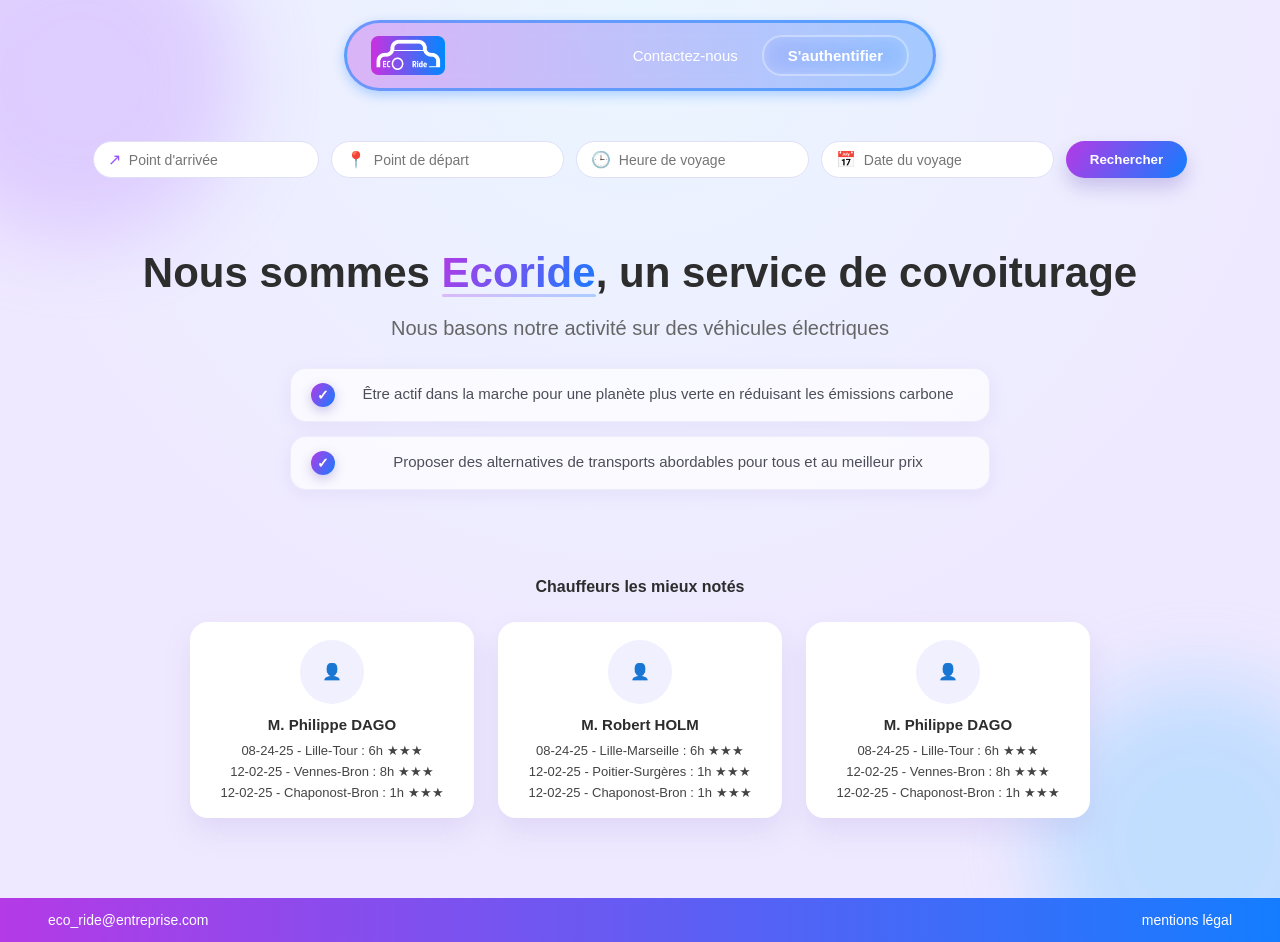
==== ECORIDE/index.html @ b9d6548e "version de developpement ECORIDE un eversion incomplète de notre application..." ====
<!DOCTYPE html>
<html lang="fr">
  <head>
    <meta charset="utf-8" />
    <meta name="viewport" content="width=device-width, initial-scale=1" />
    <title>EcoRide - Accueil</title>
    <link rel="stylesheet" href="style.css" />
  </head>
  <body class="page">
    <header class="top-bar">
      <div class="top-bar__content">
        <div class="logo">
          <img src="logo.png" alt="EcoRide" class="logo__img" />
        </div>
        <nav class="top-nav">
          <a class="top-nav__link" href="#">Contactez-nous</a>
          <a class="top-nav__button" href="conn.html">S'authentifier</a>
        </nav>
      </div>
    </header>

    <main class="content">
      <section class="search-panel">
        <div class="search-field">
          <span class="search-field__icon">↗</span>
          <input type="text" placeholder="Point d'arrivée" />
        </div>
        <div class="search-field">
          <span class="search-field__icon">📍</span>
          <input type="text" placeholder="Point de départ" />
        </div>
        <div class="search-field">
          <span class="search-field__icon">🕒</span>
          <input type="text" placeholder="Heure de voyage" />
        </div>
        <div class="search-field">
          <span class="search-field__icon">📅</span>
          <input type="text" placeholder="Date du voyage" />
        </div>
        <button class="search-button" type="button">Rechercher</button>
      </section>

      <section class="hero-title">
        <h1 class="hero-title__main">
          Nous sommes <span class="hero-title__highlight">Ecoride</span>, un service de covoiturage
        </h1>
        <p class="hero-title__subtitle">
          Nous basons notre activité sur des véhicules électriques
        </p>
        <div class="hero-title__objectives">
          <div class="hero-title__objective">
            <span class="hero-title__check">✓</span>
            <span>Être actif dans la marche pour une planète plus verte en réduisant les émissions carbone</span>
          </div>
          <div class="hero-title__objective">
            <span class="hero-title__check">✓</span>
            <span>Proposer des alternatives de transports abordables pour tous et au meilleur prix</span>
          </div>
        </div>
      </section>

      <section class="section-title">
        <span>Chauffeurs les mieux notés</span>
      </section>

      <section class="driver-grid">
        <article class="driver-card">
          <div class="driver-card__avatar">👤</div>
          <h3 class="driver-card__name">M. Philippe DAGO</h3>
          <ul class="driver-card__trips">
            <li>08-24-25 - Lille-Tour : 6h ★★★</li>
            <li>12-02-25 - Vennes-Bron : 8h ★★★</li>
            <li>12-02-25 - Chaponost-Bron : 1h ★★★</li>
          </ul>
        </article>
        <article class="driver-card">
          <div class="driver-card__avatar">👤</div>
          <h3 class="driver-card__name">M. Robert HOLM</h3>
          <ul class="driver-card__trips">
            <li>08-24-25 - Lille-Marseille : 6h ★★★</li>
            <li>12-02-25 - Poitier-Surgères : 1h ★★★</li>
            <li>12-02-25 - Chaponost-Bron : 1h ★★★</li>
          </ul>
        </article>
        <article class="driver-card">
          <div class="driver-card__avatar">👤</div>
          <h3 class="driver-card__name">M. Philippe DAGO</h3>
          <ul class="driver-card__trips">
            <li>08-24-25 - Lille-Tour : 6h ★★★</li>
            <li>12-02-25 - Vennes-Bron : 8h ★★★</li>
            <li>12-02-25 - Chaponost-Bron : 1h ★★★</li>
          </ul>
        </article>
      </section>
    </main>

    <footer class="footer">
      <span>eco_ride@entreprise.com</span>
      <a href="#" class="footer__link">mentions légal</a>
    </footer>
  </body>
</html>
---- ECORIDE/style.css ----
* {
  box-sizing: border-box;
  margin: 0;
  padding: 0;
}

body {
  font-family: "Segoe UI", Tahoma, Geneva, Verdana, sans-serif;
  color: #2d2d2d;
  background: radial-gradient(circle at top, #eaf6ff 0%, #efe9ff 60%);
  min-height: 100vh;
  position: relative;
  overflow-x: hidden;
}

body::before,
body::after {
  content: "";
  position: fixed;
  width: 320px;
  height: 320px;
  border-radius: 50%;
  filter: blur(40px);
  opacity: 0.45;
  z-index: -1;
  animation: floatGlow 10s ease-in-out infinite;
}

body::before {
  background: #caa8ff;
  top: -80px;
  left: -80px;
}

body::after {
  background: #8cd0ff;
  bottom: -100px;
  right: -80px;
  animation-delay: 3s;
}

a {
  color: inherit;
  text-decoration: none;
}

.page {
  display: flex;
  flex-direction: column;
  min-height: 100vh;
}

.page--center .content,
.page--center .auth {
  margin-top: 80px;
}

.top-bar {
  padding: 20px 48px;
  background: transparent;
  position: sticky;
  top: 0;
  z-index: 100;
}

.top-bar__content {
  display: flex;
  justify-content: space-between;
  align-items: center;
  padding: 12px 24px;
  width: 50%;
  margin: 0 auto;
  background: linear-gradient(
    90deg,
    rgba(180, 58, 230, 0.33),
    rgba(20, 125, 255, 0.33)
  );
  border: 3px solid rgba(20, 125, 255, 0.55);
  border-radius: 999px;
  box-shadow: 0 4px 12px rgba(20, 125, 255, 0.3);
  backdrop-filter: blur(10px);
}

.logo {
  display: flex;
  align-items: center;
  gap: 10px;
}

.logo__img {
  height: 40px;
  width: auto;
  object-fit: contain;
  display: block;
  filter: none;
}

.top-nav {
  display: flex;
  align-items: center;
  gap: 24px;
  font-size: 15px;
}

.top-nav__link {
  color: #ffffff;
  font-weight: 500;
  transition: opacity 0.2s ease;
  text-decoration: none;
}

.top-nav__link:hover {
  opacity: 0.8;
}

.top-nav__button {
  background: rgba(255, 255, 255, 0.18);
  color: #ffffff;
  padding: 10px 24px;
  border-radius: 20px;
  font-weight: 600;
  border: 2px solid rgba(255, 255, 255, 0.35);
  transition: all 0.25s ease;
  text-decoration: none;
  display: inline-block;
  backdrop-filter: blur(10px);
}

.top-nav__button:hover {
  background: rgba(255, 255, 255, 0.24);
  border-color: rgba(255, 255, 255, 0.55);
}

.content {
  flex: 1;
  padding: 30px 48px 80px;
}

.hero-title {
  text-align: center;
  margin-bottom: 48px;
  padding: 20px 20px 40px;
  animation: fadeInUp 0.8s ease-out;
}

.hero-title__main {
  font-size: clamp(28px, 5vw, 42px);
  font-weight: 700;
  margin-bottom: 16px;
  line-height: 1.3;
  color: #2d2d2d;
  animation: fadeInUp 0.8s ease-out 0.2s both;
}

.hero-title__highlight {
  background: linear-gradient(120deg, #b43ae6, #147dff);
  -webkit-background-clip: text;
  -webkit-text-fill-color: transparent;
  background-clip: text;
  position: relative;
  display: inline-block;
}

.hero-title__highlight::after {
  content: "";
  position: absolute;
  bottom: 4px;
  left: 0;
  right: 0;
  height: 3px;
  background: linear-gradient(120deg, #b43ae6, #147dff);
  border-radius: 2px;
  opacity: 0.3;
  animation: underlineExpand 0.6s ease-out 1s both;
}

.hero-title__subtitle {
  font-size: clamp(16px, 2.5vw, 20px);
  color: #666;
  margin-bottom: 28px;
  font-weight: 500;
  animation: fadeInUp 0.8s ease-out 0.4s both;
}

.hero-title__objectives {
  display: grid;
  gap: 14px;
  max-width: 700px;
  margin: 0 auto;
  animation: fadeInUp 0.8s ease-out 0.6s both;
}

.hero-title__objective {
  display: flex;
  align-items: flex-start;
  gap: 12px;
  background: rgba(255, 255, 255, 0.7);
  backdrop-filter: blur(10px);
  padding: 14px 20px;
  border-radius: 16px;
  box-shadow: 0 4px 16px rgba(143, 120, 203, 0.1);
  transition: transform 0.25s ease, box-shadow 0.25s ease;
  border: 1px solid rgba(223, 223, 246, 0.5);
}

.hero-title__objective:hover {
  transform: translateY(-2px);
  box-shadow: 0 8px 24px rgba(143, 120, 203, 0.18);
}

.hero-title__check {
  color: #fff;
  background: linear-gradient(120deg, #b43ae6, #147dff);
  width: 24px;
  height: 24px;
  border-radius: 50%;
  display: flex;
  align-items: center;
  justify-content: center;
  font-size: 14px;
  font-weight: 700;
  flex-shrink: 0;
  box-shadow: 0 4px 12px rgba(97, 71, 180, 0.3);
}

.hero-title__objective span:last-child {
  color: #4e4e5a;
  font-size: 15px;
  line-height: 1.5;
  flex: 1;
}

@keyframes fadeInUp {
  from {
    opacity: 0;
    transform: translateY(30px);
  }
  to {
    opacity: 1;
    transform: translateY(0);
  }
}

@keyframes underlineExpand {
  from {
    transform: scaleX(0);
    opacity: 0;
  }
  to {
    transform: scaleX(1);
    opacity: 0.3;
  }
}

.search-panel {
  display: flex;
  justify-content: center;
  flex-wrap: wrap;
  gap: 12px;
  margin-bottom: 48px;
}

.search-field {
  display: flex;
  align-items: center;
  gap: 8px;
  background: #fff;
  border: 1px solid #dfdff6;
  padding: 8px 14px;
  border-radius: 30px;
  min-width: 180px;
  transition: transform 0.2s ease, box-shadow 0.2s ease;
  position: relative;
}

.search-field--autocomplete {
  position: relative;
  z-index: 1;
}

.search-field--autocomplete:focus-within {
  z-index: 10;
}

.search-field--autocomplete .search-field__icon {
  flex-shrink: 0;
}

.search-field:focus-within {
  transform: translateY(-2px);
  box-shadow: 0 10px 22px rgba(140, 92, 255, 0.16);
}

.search-field input {
  border: none;
  outline: none;
  width: 100%;
  font-size: 14px;
  background: transparent;
  position: relative;
  z-index: 1;
}

.autocomplete-list {
  position: absolute;
  top: calc(100% + 4px);
  left: 0;
  right: 0;
  background: #fff;
  border: 1px solid #dfdff6;
  border-radius: 12px;
  max-height: 200px;
  overflow-y: auto;
  overflow-x: hidden;
  list-style: none;
  padding: 4px 0;
  box-shadow: 0 8px 24px rgba(143, 120, 203, 0.15);
  z-index: 1000;
  display: none;
  animation: fadeInDown 0.2s ease-out;
  margin: 0;
}

.autocomplete-list.is-visible {
  display: block;
}

.autocomplete-item {
  padding: 10px 16px;
  cursor: pointer;
  font-size: 14px;
  color: #4e4e5a;
  transition: background-color 0.2s ease;
}

.autocomplete-item:hover,
.autocomplete-item.is-selected {
  background: linear-gradient(120deg, rgba(180, 58, 230, 0.1), rgba(20, 125, 255, 0.1));
  color: #9652ff;
}

.autocomplete-list::-webkit-scrollbar {
  width: 6px;
}

.autocomplete-list::-webkit-scrollbar-track {
  background: #f1f1f1;
  border-radius: 10px;
}

.autocomplete-list::-webkit-scrollbar-thumb {
  background: #9652ff;
  border-radius: 10px;
}

.autocomplete-list::-webkit-scrollbar-thumb:hover {
  background: #7a3fd4;
}

@keyframes fadeInDown {
  from {
    opacity: 0;
    transform: translateY(-8px);
  }
  to {
    opacity: 1;
    transform: translateY(0);
  }
}

.search-field__icon {
  color: #9652ff;
  font-size: 16px;
}

.search-button {
  background: linear-gradient(120deg, #b43ae6, #147dff);
  color: #fff;
  border: none;
  padding: 10px 24px;
  border-radius: 26px;
  font-weight: 600;
  cursor: pointer;
  box-shadow: 0 10px 18px rgba(97, 71, 180, 0.25);
  transition: transform 0.2s ease, box-shadow 0.2s ease;
}

.search-button:hover {
  transform: translateY(-2px);
  box-shadow: 0 14px 24px rgba(97, 71, 180, 0.32);
}

.intro-card {
  background: #ffffff;
  border-radius: 22px;
  padding: 24px 30px;
  max-width: 520px;
  margin: 0 auto 28px;
  box-shadow: 0 16px 30px rgba(143, 120, 203, 0.12);
  text-align: center;
  line-height: 1.5;
  font-size: 14px;
  transition: transform 0.25s ease, box-shadow 0.25s ease;
}

.intro-card:hover {
  transform: translateY(-3px);
  box-shadow: 0 20px 36px rgba(143, 120, 203, 0.2);
}

.intro-card__list {
  margin-top: 12px;
}

.section-title {
  display: flex;
  justify-content: center;
  margin-bottom: 26px;
  font-weight: 600;
}

.driver-grid {
  display: grid;
  grid-template-columns: repeat(auto-fit, minmax(220px, 1fr));
  gap: 24px;
  max-width: 900px;
  margin: 0 auto;
}

.driver-card {
  background: #fff;
  border-radius: 18px;
  padding: 18px;
  box-shadow: 0 14px 28px rgba(143, 120, 203, 0.15);
  text-align: center;
  transition: transform 0.25s ease, box-shadow 0.25s ease;
}

.driver-card:hover {
  transform: translateY(-4px);
  box-shadow: 0 20px 36px rgba(143, 120, 203, 0.22);
}

.driver-card__avatar {
  width: 64px;
  height: 64px;
  margin: 0 auto 12px;
  border-radius: 50%;
  background: #f0f0ff;
  display: flex;
  align-items: center;
  justify-content: center;
}

.driver-card__name {
  font-size: 15px;
  margin-bottom: 10px;
}

.driver-card__trips {
  list-style: none;
  font-size: 13px;
  color: #444;
  display: grid;
  gap: 6px;
}

.driver-card__route {
  display: flex;
  align-items: center;
  justify-content: center;
  gap: 8px;
  margin: 12px 0;
  font-size: 14px;
  font-weight: 500;
}

.driver-card__route-from,
.driver-card__route-to {
  color: #4e4e5a;
}

.driver-card__route-arrow {
  color: #9652ff;
  font-size: 18px;
}

.driver-card__details {
  display: flex;
  flex-wrap: wrap;
  gap: 12px;
  justify-content: center;
  margin: 12px 0;
  font-size: 13px;
  color: #666;
}

.driver-card__rating {
  color: #ffa500;
  font-size: 16px;
  margin: 8px 0;
}

.driver-card__button {
  width: 100%;
  background: linear-gradient(120deg, #b43ae6, #147dff);
  color: #fff;
  border: none;
  border-radius: 12px;
  padding: 10px 16px;
  font-weight: 600;
  cursor: pointer;
  margin-top: 12px;
  transition: transform 0.2s ease, box-shadow 0.2s ease;
}

.driver-card__button:hover {
  transform: translateY(-2px);
  box-shadow: 0 8px 16px rgba(97, 71, 180, 0.3);
}

.driver-card__status {
  font-size: 13px;
  color: #4e4e5a;
  margin-top: 8px;
}

.driver-card__header {
  margin-bottom: 12px;
}

.driver-card__passengers {
  margin: 12px 0;
  text-align: left;
  font-size: 13px;
}

.driver-card__passengers strong {
  color: #4e4e5a;
  display: block;
  margin-bottom: 6px;
}

.driver-card__passengers-list {
  list-style: none;
  padding: 0;
  margin: 0;
  display: grid;
  gap: 4px;
}

.chauffeur-header {
  text-align: center;
  margin-bottom: 32px;
  padding: 20px 0;
}

.chauffeur-header__title {
  font-size: 32px;
  font-weight: 700;
  background: linear-gradient(120deg, #b43ae6, #147dff);
  -webkit-background-clip: text;
  -webkit-text-fill-color: transparent;
  background-clip: text;
  margin-bottom: 8px;
}

.chauffeur-header__subtitle {
  font-size: 16px;
  color: #666;
}

.chauffeur-stats {
  display: grid;
  grid-template-columns: repeat(auto-fit, minmax(200px, 1fr));
  gap: 20px;
  margin-bottom: 40px;
}

.chauffeur-stat-card {
  background: #fff;
  border-radius: 18px;
  padding: 24px;
  box-shadow: 0 8px 20px rgba(143, 120, 203, 0.12);
  text-align: center;
  transition: transform 0.25s ease, box-shadow 0.25s ease;
}

.chauffeur-stat-card:hover {
  transform: translateY(-4px);
  box-shadow: 0 12px 28px rgba(143, 120, 203, 0.2);
}

.chauffeur-stat-card__icon {
  font-size: 32px;
  margin-bottom: 12px;
}

.chauffeur-stat-card__value {
  font-size: 28px;
  font-weight: 700;
  color: #2d2d2d;
  margin-bottom: 6px;
}

.chauffeur-stat-card__label {
  font-size: 13px;
  color: #666;
}

.chauffeur-form-card {
  background: #fff;
  border-radius: 24px;
  padding: 32px;
  box-shadow: 0 16px 40px rgba(143, 120, 203, 0.15);
  margin-bottom: 40px;
}

.chauffeur-form {
  display: grid;
  gap: 20px;
}

.chauffeur-form__row {
  display: grid;
  grid-template-columns: repeat(auto-fit, minmax(200px, 1fr));
  gap: 16px;
}

.chauffeur-form__group {
  display: grid;
  gap: 8px;
}

.chauffeur-form__label {
  font-size: 14px;
  font-weight: 600;
  color: #4e4e5a;
}

.chauffeur-form__input {
  border: 2px solid #e8e8f0;
  background: #fafafa;
  border-radius: 12px;
  padding: 12px 16px;
  font-size: 14px;
  color: #2d2d2d;
  transition: all 0.3s ease;
  outline: none;
  font-family: inherit;
}

.chauffeur-form__input:focus {
  border-color: #9652ff;
  background: #fff;
  box-shadow: 0 0 0 4px rgba(150, 82, 255, 0.1);
}

.chauffeur-form__submit {
  background: linear-gradient(120deg, #b43ae6, #147dff);
  color: #fff;
  border: none;
  border-radius: 16px;
  padding: 16px 32px;
  font-size: 16px;
  font-weight: 600;
  cursor: pointer;
  box-shadow: 0 8px 20px rgba(97, 71, 180, 0.3);
  transition: all 0.3s ease;
  margin-top: 8px;
}

.chauffeur-form__submit:hover {
  transform: translateY(-2px);
  box-shadow: 0 12px 28px rgba(97, 71, 180, 0.4);
}

/* Experience Bar Top */
/* Navigation Bar */
.nav-bar {
  display: flex;
  align-items: center;
  gap: 0;
  padding: 12px 24px;
  margin: 20px 48px;
  background: linear-gradient(90deg, #b43ae6, #147dff);
  border: 3px solid #147dff;
  border-radius: 16px;
  box-shadow: 0 4px 12px rgba(20, 125, 255, 0.3);
}

.nav-bar__item {
  display: flex;
  align-items: center;
  gap: 12px;
  padding: 8px 16px;
  color: #2d2d2d;
  font-weight: 500;
  font-size: 15px;
  cursor: pointer;
  transition: opacity 0.2s ease;
}

.nav-bar__item--active {
  color: #2d2d2d;
}

.nav-bar__item:not(.nav-bar__item--active) {
  opacity: 0.7;
}

.nav-bar__item:not(.nav-bar__item--active):hover {
  opacity: 1;
}

.nav-bar__icon-wrapper {
  width: 36px;
  height: 36px;
  background: linear-gradient(90deg, #b43ae6, #147dff);
  border-radius: 8px;
  display: flex;
  align-items: center;
  justify-content: center;
  flex-shrink: 0;
}

.nav-bar__icon {
  font-size: 20px;
  filter: brightness(0) invert(1);
}

.nav-bar__text {
  white-space: nowrap;
}

.nav-bar__separator {
  width: 2px;
  height: 24px;
  background: #2d2d2d;
  margin: 0 8px;
  flex-shrink: 0;
}

.nav-bar__profile {
  margin-left: auto;
  display: flex;
  align-items: center;
}

.nav-bar__profile-img {
  width: 40px;
  height: 40px;
  border-radius: 50%;
  border: 2px solid rgba(255, 255, 255, 0.3);
  object-fit: cover;
}

.experience-bar-top {
  display: flex;
  align-items: center;
  gap: 16px;
  padding: 12px 48px;
  background: #fff;
  border-bottom: 1px solid #e8e8f0;
  box-shadow: 0 2px 8px rgba(0, 0, 0, 0.05);
  max-width: 15%;
  margin: 0 auto;
}

.experience-bar-top__level {
  display: flex;
  align-items: center;
  gap: 8px;
  flex-shrink: 0;
}

.experience-bar-top__label {
  font-size: 14px;
  font-weight: 600;
  color: #4e4e5a;
}

.experience-bar-top__value {
  font-size: 18px;
  font-weight: 700;
  color: #2d2d2d;
  background: linear-gradient(120deg, #b43ae6, #147dff);
  -webkit-background-clip: text;
  -webkit-text-fill-color: transparent;
  background-clip: text;
}

.experience-bar-top__container {
  flex: 1;
  height: 20px;
  background: #e8e8f0;
  border-radius: 10px;
  overflow: hidden;
  position: relative;
  box-shadow: inset 0 2px 4px rgba(0, 0, 0, 0.1);
  min-width: 0;
}

.experience-bar-top__fill {
  height: 100%;
  background: linear-gradient(90deg, #4caf50, #8bc34a);
  border-radius: 10px;
  width: 0%;
  transition: width 0.6s ease;
  box-shadow: 0 2px 8px rgba(76, 175, 80, 0.4);
  position: relative;
  overflow: hidden;
}

.experience-bar-top__fill::after {
  content: "";
  position: absolute;
  top: 0;
  left: 0;
  right: 0;
  bottom: 0;
  background: linear-gradient(
    90deg,
    transparent,
    rgba(255, 255, 255, 0.3),
    transparent
  );
  animation: shimmer 2s infinite;
}

@keyframes shimmer {
  0% {
    transform: translateX(-100%);
  }
  100% {
    transform: translateX(100%);
  }
}

.auth {
  flex: 1;
  display: flex;
  flex-direction: column;
  align-items: center;
  gap: 22px;
  padding: 60px 20px 120px;
}

.auth__logo {
  display: flex;
  align-items: center;
  justify-content: center;
  margin-bottom: 24px;
}

.auth__logo-img {
  height: 60px;
  width: auto;
  object-fit: contain;
  display: block;
}

.auth__choices {
  display: grid;
  gap: 18px;
  width: 100%;
  justify-items: center;
  max-height: 200px;
  opacity: 1;
  transform: translateY(0);
  transition: opacity 0.4s ease, transform 0.4s ease, max-height 0.4s ease;
  overflow: hidden;
}

.auth.is-chauffeur .auth__choices {
  opacity: 0;
  transform: translateY(-12px);
  max-height: 0;
  pointer-events: none;
}

.auth__choice {
  width: min(460px, 90%);
  background: #f2f2f6;
  border-radius: 30px;
  padding: 16px 24px;
  display: flex;
  align-items: center;
  gap: 16px;
  box-shadow: inset 0 0 0 1px rgba(199, 190, 230, 0.5);
  font-weight: 500;
  cursor: pointer;
  transition: transform 0.2s ease, box-shadow 0.2s ease;
}

.auth__choice:hover {
  transform: translateY(-2px);
  box-shadow: 0 10px 20px rgba(140, 92, 255, 0.16);
}

.auth__icon {
  width: 42px;
  height: 42px;
  border-radius: 50%;
  background: #fff;
  display: inline-flex;
  align-items: center;
  justify-content: center;
  color: #9652ff;
  font-size: 18px;
}

.passager {
  width: min(520px, 90%);
  display: grid;
  gap: 20px;
  justify-items: center;
  animation: fadeInUp 0.5s ease-out;
}

.google-button {
  width: 100%;
  background: #ffffff;
  border: 1px solid #dfdff6;
  border-radius: 999px;
  padding: 14px 20px;
  font-weight: 600;
  color: #4e4e5a;
  cursor: pointer;
  box-shadow: 0 10px 20px rgba(143, 120, 203, 0.12);
  transition: transform 0.2s ease, box-shadow 0.2s ease;
  display: flex;
  align-items: center;
  justify-content: center;
  gap: 10px;
  font-size: 15px;
}

.google-button:hover {
  transform: translateY(-2px);
  box-shadow: 0 14px 26px rgba(143, 120, 203, 0.2);
}

.passager__form {
  width: 100%;
  background: #ffffff;
  border-radius: 24px;
  padding: 32px 28px;
  box-shadow: 0 16px 40px rgba(143, 120, 203, 0.15);
  display: grid;
  gap: 20px;
  border: 1px solid rgba(223, 223, 246, 0.5);
  animation: fadeInUp 0.6s ease-out 0.2s both;
}

.passager__form-group {
  display: grid;
  gap: 8px;
}

.passager__label {
  display: flex;
  align-items: center;
  gap: 8px;
  font-size: 14px;
  font-weight: 600;
  color: #4e4e5a;
  margin-bottom: 4px;
}

.passager__icon {
  font-size: 16px;
  display: flex;
  align-items: center;
  justify-content: center;
  width: 24px;
  height: 24px;
}

.passager__input {
  width: 100%;
  border: 2px solid #e8e8f0;
  background: #fafafa;
  border-radius: 16px;
  padding: 14px 18px;
  font-size: 15px;
  color: #2d2d2d;
  transition: all 0.3s ease;
  outline: none;
  font-family: inherit;
}

.passager__input::placeholder {
  color: #999;
}

.passager__input:focus {
  border-color: #9652ff;
  background: #fff;
  box-shadow: 0 0 0 4px rgba(150, 82, 255, 0.1);
  transform: translateY(-1px);
}

.passager__input:hover:not(:focus) {
  border-color: #d6c8f5;
  background: #f5f5f5;
}

.passager__submit {
  width: 100%;
  background: linear-gradient(120deg, #b43ae6, #147dff);
  color: #fff;
  border: none;
  border-radius: 16px;
  padding: 16px 24px;
  font-size: 16px;
  font-weight: 600;
  cursor: pointer;
  box-shadow: 0 8px 20px rgba(97, 71, 180, 0.3);
  transition: all 0.3s ease;
  margin-top: 8px;
}

.passager__submit:hover {
  transform: translateY(-2px);
  box-shadow: 0 12px 28px rgba(97, 71, 180, 0.4);
}

.passager__submit:active {
  transform: translateY(0);
  box-shadow: 0 4px 12px rgba(97, 71, 180, 0.3);
}

.process {
  width: min(920px, 100%);
  margin-top: 30px;
  display: grid;
  gap: 26px;
}

.is-hidden {
  display: none;
}

/* Admin (gest.html) */
.admin-card {
  max-width: 920px;
  margin: 0 auto 24px;
  background: rgba(255, 255, 255, 0.7);
  backdrop-filter: blur(10px);
  border: 1px solid rgba(223, 223, 246, 0.55);
  border-radius: 24px;
  box-shadow: 0 18px 34px rgba(143, 120, 203, 0.15);
  padding: 28px;
}

.admin-title {
  font-size: 28px;
  font-weight: 700;
  margin-bottom: 6px;
}

.admin-subtitle {
  color: #666;
  line-height: 1.5;
  margin-bottom: 18px;
}

.admin-auth {
  display: grid;
  gap: 10px;
  max-width: 520px;
}

.admin-label {
  font-weight: 600;
  color: #4e4e5a;
}

.admin-input {
  border: 2px solid #e8e8f0;
  background: #fff;
  border-radius: 14px;
  padding: 12px 14px;
  font-size: 15px;
  outline: none;
  transition: box-shadow 0.2s ease, border-color 0.2s ease;
}

.admin-input:focus {
  border-color: #9652ff;
  box-shadow: 0 0 0 4px rgba(150, 82, 255, 0.12);
}

.admin-actions {
  display: flex;
  justify-content: flex-start;
  margin-top: 6px;
}

.admin-button {
  background: linear-gradient(120deg, #b43ae6, #147dff);
  color: #fff;
  border: none;
  border-radius: 12px;
  padding: 12px 18px;
  font-weight: 700;
  cursor: pointer;
  box-shadow: 0 10px 20px rgba(97, 71, 180, 0.25);
  transition: transform 0.2s ease, box-shadow 0.2s ease;
}

.admin-button:hover {
  transform: translateY(-2px);
  box-shadow: 0 14px 26px rgba(97, 71, 180, 0.35);
}

.admin-button--ghost {
  background: rgba(255, 255, 255, 0.18);
  border: 2px solid rgba(255, 255, 255, 0.35);
  color: #fff;
  box-shadow: none;
  backdrop-filter: blur(10px);
}

.admin-error {
  color: #c62828;
  font-weight: 600;
}

.admin {
  max-width: 1200px;
  margin: 0 auto;
  display: grid;
  gap: 16px;
}

.admin-header {
  display: flex;
  align-items: center;
  justify-content: space-between;
  gap: 12px;
  flex-wrap: wrap;
}

.admin-section-title {
  font-size: 20px;
  font-weight: 800;
}

.admin-header__actions {
  display: flex;
  gap: 10px;
  flex-wrap: wrap;
}

.admin-import {
  display: flex;
  align-items: center;
  justify-content: space-between;
  gap: 12px;
  background: rgba(255, 255, 255, 0.7);
  backdrop-filter: blur(10px);
  border: 1px solid rgba(223, 223, 246, 0.55);
  border-radius: 18px;
  padding: 14px 16px;
}

.admin-import__title {
  font-weight: 800;
}

.admin-import__hint {
  color: #666;
  font-size: 13px;
}

.admin-file {
  width: 320px;
  max-width: 100%;
}

.admin-grid {
  display: grid;
  grid-template-columns: 1fr;
  gap: 18px;
}

.admin-list {
  background: rgba(255, 255, 255, 0.75);
  backdrop-filter: blur(10px);
  border: 1px solid rgba(223, 223, 246, 0.55);
  border-radius: 18px;
  padding: 14px;
  box-shadow: 0 12px 26px rgba(143, 120, 203, 0.14);
}

.admin-list__header {
  display: flex;
  align-items: center;
  justify-content: space-between;
  gap: 12px;
  padding: 6px 8px 12px;
}

.admin-badge {
  background: rgba(150, 82, 255, 0.12);
  color: #6d3cff;
  border: 1px solid rgba(150, 82, 255, 0.25);
  border-radius: 999px;
  padding: 4px 10px;
  font-weight: 800;
}

.admin-table-wrap {
  overflow: auto;
  border-radius: 12px;
  border: 1px solid rgba(223, 223, 246, 0.7);
  background: #fff;
}

.admin-table {
  width: 100%;
  border-collapse: collapse;
  min-width: 780px;
}

.admin-table th,
.admin-table td {
  padding: 10px 12px;
  border-bottom: 1px solid #f0f0ff;
  text-align: left;
  font-size: 13px;
  color: #2d2d2d;
}

.admin-table th {
  position: sticky;
  top: 0;
  background: #fbfbff;
  z-index: 1;
  font-size: 12px;
  text-transform: uppercase;
  letter-spacing: 0.6px;
  color: #666;
}

.admin-code {
  background: rgba(150, 82, 255, 0.09);
  border: 1px solid rgba(150, 82, 255, 0.2);
  border-radius: 8px;
  padding: 2px 8px;
  font-family: ui-monospace, SFMono-Regular, Menlo, Monaco, Consolas, "Liberation Mono",
    "Courier New", monospace;
  font-size: 12px;
}

.process__steps {
  display: grid;
  grid-template-columns: repeat(3, minmax(0, 1fr));
  gap: 16px;
  position: relative;
  text-align: center;
}

.process__steps::before {
  content: "";
  position: absolute;
  left: 10%;
  right: 10%;
  top: 26px;
  height: 3px;
  background: #e3ddf6;
  z-index: 0;
}

.step {
  display: grid;
  gap: 8px;
  justify-items: center;
  z-index: 1;
  color: #8b8b99;
  font-size: 12px;
}

.step__icon {
  width: 46px;
  height: 46px;
  border-radius: 50%;
  background: #fff;
  border: 2px solid #d6c8f5;
  display: grid;
  place-items: center;
  font-size: 18px;
}

.step.is-active {
  color: #5a5a6d;
  font-weight: 600;
}

.step.is-active .step__icon {
  border-color: #8d5cff;
  color: #8d5cff;
}

.step.is-complete .step__icon {
  background: #8d5cff;
  color: #fff;
  border-color: #8d5cff;
}

.process__banner {
  width: min(560px, 90%);
  margin: 0 auto;
  background: linear-gradient(120deg, #b43ae6, #147dff);
  color: #fff;
  border-radius: 999px;
  padding: 16px 28px;
  display: flex;
  align-items: center;
  gap: 16px;
  justify-content: center;
  font-weight: 600;
  box-shadow: 0 12px 24px rgba(97, 71, 180, 0.22);
}

.process__banner-icon {
  width: 40px;
  height: 40px;
  border-radius: 50%;
  border: 2px solid rgba(255, 255, 255, 0.8);
  display: grid;
  place-items: center;
}

.process__card-wrapper {
  position: relative;
  min-height: 450px;
}

.process__card {
  background: #fff;
  border-radius: 28px;
  padding: 28px;
  box-shadow: 0 18px 34px rgba(143, 120, 203, 0.15);
  display: grid;
  grid-template-columns: repeat(2, minmax(0, 1fr));
  gap: 20px;
  align-items: start;
  transition: transform 0.4s ease, box-shadow 0.25s ease, opacity 0.4s ease, visibility 0.4s ease;
  opacity: 1;
  visibility: visible;
  position: absolute;
  top: 0;
  left: 0;
  right: 0;
  width: 100%;
}

.process__card.is-hidden {
  opacity: 0;
  visibility: hidden;
  pointer-events: none;
  transform: translateY(20px);
}

.process__card:not(.is-hidden):hover {
  transform: translateY(-3px);
  box-shadow: 0 22px 40px rgba(143, 120, 203, 0.22);
}

.process__inputs,
.process__uploads {
  display: grid;
  gap: 14px;
}

.process__inputs input {
  border: none;
  background: #f1f1f1;
  border-radius: 999px;
  padding: 12px 18px;
  font-size: 13px;
  color: #555;
}

.upload-field {
  width: 100%;
  border: none;
  background: #f1f1f1;
  border-radius: 16px;
  padding: 12px 16px;
  font-size: 12px;
  color: #777;
  display: flex;
  align-items: center;
  gap: 12px;
  justify-content: flex-start;
  cursor: pointer;
  position: relative;
  transition: transform 0.2s ease, box-shadow 0.2s ease;
}

.upload-field:hover {
  transform: translateY(-2px);
  box-shadow: 0 10px 18px rgba(140, 92, 255, 0.14);
}

.upload-field__text {
  white-space: nowrap;
  overflow: hidden;
  text-overflow: ellipsis;
}

.upload-field.is-filled {
  color: #4e4e5a;
}

.upload-field__icon {
  width: 34px;
  height: 34px;
  border-radius: 10px;
  background: #fff;
  display: grid;
  place-items: center;
  font-size: 16px;
  color: #7b7b8f;
}

.upload-field__input {
  position: absolute;
  inset: 0;
  opacity: 0;
  cursor: pointer;
}

.process__message {
  grid-column: span 2;
  text-align: center;
  padding: 40px 20px;
}

.process__message-text {
  font-size: 16px;
  line-height: 1.7;
  color: #4e4e5a;
  max-width: 600px;
  margin: 0 auto;
}

.process__actions {
  grid-column: span 2;
  display: flex;
  justify-content: flex-end;
}

.next-button {
  border: none;
  background: #fff;
  border-radius: 999px;
  padding: 10px 22px;
  box-shadow: inset 0 0 0 1px #9e7dff;
  color: #4e4e5a;
  font-weight: 600;
  cursor: pointer;
  transition: transform 0.2s ease, box-shadow 0.2s ease;
}

.next-button:hover {
  transform: translateY(-2px);
  box-shadow: 0 12px 20px rgba(140, 92, 255, 0.18);
}

@keyframes floatGlow {
  0%,
  100% {
    transform: translateY(0) translateX(0);
  }
  50% {
    transform: translateY(18px) translateX(12px);
  }
}

.footer {
  background: linear-gradient(90deg, #b43ae6, #147dff);
  color: #fff;
  padding: 14px 48px;
  display: flex;
  justify-content: space-between;
  align-items: center;
  font-size: 14px;
}

.footer__link {
  color: #fff;
}

@media (max-width: 720px) {
  .top-bar {
    flex-direction: column;
    gap: 14px;
  }

  .top-bar__content {
    width: 100%;
  }

  .footer {
    flex-direction: column;
    gap: 8px;
  }

  .search-panel {
    flex-direction: column;
    align-items: stretch;
  }

  .process__steps {
    grid-template-columns: 1fr;
  }

  .process__steps::before {
    display: none;
  }

  .process__card {
    grid-template-columns: 1fr;
  }

  .process__actions {
    grid-column: span 1;
  }
}

/* Modal Styles */
.modal-overlay {
  position: fixed;
  top: 0;
  left: 0;
  right: 0;
  bottom: 0;
  background: rgba(0, 0, 0, 0.6);
  display: flex;
  align-items: center;
  justify-content: center;
  z-index: 10000;
  opacity: 0;
  visibility: hidden;
  transition: opacity 0.3s ease, visibility 0.3s ease;
  backdrop-filter: blur(4px);
}

.modal-overlay.is-visible {
  opacity: 1;
  visibility: visible;
}

.modal-content {
  background: #fff;
  border-radius: 24px;
  max-width: 500px;
  width: 90%;
  max-height: 90vh;
  overflow-y: auto;
  box-shadow: 0 20px 60px rgba(0, 0, 0, 0.3);
  transform: scale(0.9) translateY(20px);
  transition: transform 0.3s ease;
  animation: modalAppear 0.3s ease-out;
}

.modal-overlay.is-visible .modal-content {
  transform: scale(1) translateY(0);
}

.modal-header {
  display: flex;
  justify-content: space-between;
  align-items: center;
  padding: 24px 28px;
  border-bottom: 1px solid #e8e8f0;
}

.modal-title {
  font-size: 24px;
  font-weight: 700;
  color: #2d2d2d;
  margin: 0;
  background: linear-gradient(120deg, #b43ae6, #147dff);
  -webkit-background-clip: text;
  -webkit-text-fill-color: transparent;
  background-clip: text;
}

.modal-close {
  background: none;
  border: none;
  font-size: 32px;
  color: #999;
  cursor: pointer;
  line-height: 1;
  padding: 0;
  width: 32px;
  height: 32px;
  display: flex;
  align-items: center;
  justify-content: center;
  border-radius: 50%;
  transition: all 0.2s ease;
}

.modal-close:hover {
  background: #f1f1f1;
  color: #666;
}

.modal-body {
  padding: 28px;
}

.modal-message {
  font-size: 16px;
  color: #4e4e5a;
  line-height: 1.6;
  margin-bottom: 24px;
}

.modal-key-display {
  background: linear-gradient(120deg, rgba(180, 58, 230, 0.1), rgba(20, 125, 255, 0.1));
  border-radius: 16px;
  padding: 20px;
  text-align: center;
  border: 2px solid rgba(180, 58, 230, 0.2);
}

.modal-key-display strong {
  display: block;
  margin-bottom: 12px;
  color: #4e4e5a;
  font-size: 14px;
}

.modal-key {
  font-size: 28px;
  font-weight: 700;
  font-family: "Courier New", monospace;
  color: #9652ff;
  letter-spacing: 4px;
  margin: 16px 0;
  padding: 12px;
  background: #fff;
  border-radius: 8px;
  border: 2px dashed #9652ff;
}

.modal-key-display small {
  display: block;
  color: #666;
  font-size: 12px;
  margin-top: 12px;
}

.modal-footer {
  padding: 20px 28px;
  border-top: 1px solid #e8e8f0;
  display: flex;
  justify-content: flex-end;
}

.modal-button {
  background: linear-gradient(120deg, #b43ae6, #147dff);
  color: #fff;
  border: none;
  border-radius: 12px;
  padding: 12px 32px;
  font-size: 16px;
  font-weight: 600;
  cursor: pointer;
  box-shadow: 0 8px 20px rgba(97, 71, 180, 0.3);
  transition: all 0.3s ease;
}

.modal-button:hover {
  transform: translateY(-2px);
  box-shadow: 0 12px 28px rgba(97, 71, 180, 0.4);
}

.modal-button:active {
  transform: translateY(0);
}

@keyframes modalAppear {
  from {
    opacity: 0;
    transform: scale(0.9) translateY(20px);
  }
  to {
    opacity: 1;
    transform: scale(1) translateY(0);
  }
}
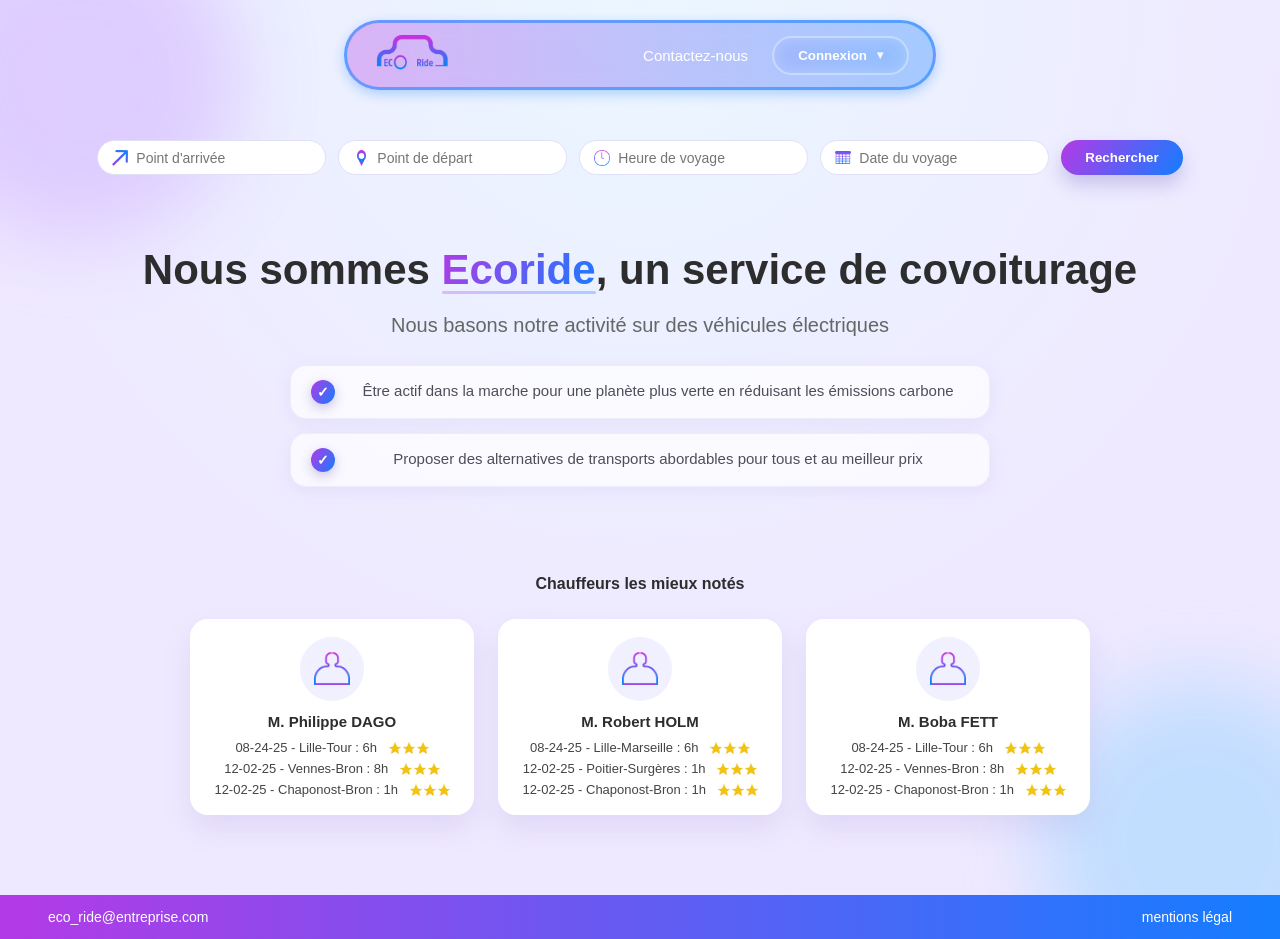
==== commit 9f297d84: "Add files via upload Ecoride V1.0.0" ====
--- a/ECORIDE/index.html
+++ b/ECORIDE/index.html
@@ -14,27 +14,83 @@
         </div>
         <nav class="top-nav">
           <a class="top-nav__link" href="#">Contactez-nous</a>
-          <a class="top-nav__button" href="conn.html">S'authentifier</a>
+          <div class="dropdown" id="conn-dropdown">
+            <button
+              class="top-nav__button dropdown__button"
+              type="button"
+              id="conn-dropdown-btn"
+              aria-haspopup="menu"
+              aria-controls="conn-dropdown-menu"
+            >
+              Connexion
+              <span class="dropdown__chevron">▾</span>
+            </button>
+            <div
+              class="dropdown__menu"
+              id="conn-dropdown-menu"
+              aria-hidden="true"
+              role="menu"
+            >
+              <a class="dropdown__item" href="connect.html">Se connecter</a>
+              <a class="dropdown__item" href="conn.html">S'enregistrer</a>
+            </div>
+          </div>
         </nav>
       </div>
     </header>
 
     <main class="content">
       <section class="search-panel">
+        <div class="search-field search-field--autocomplete">
+          <span class="search-field__icon"
+            ><img
+              src="img/arr.png"
+              alt=""
+              aria-hidden="true"
+              class="search-field__icon-img"
+          /></span>
+          <input
+            type="text"
+            id="index-arrivee"
+            placeholder="Point d'arrivée"
+            autocomplete="off"
+          />
+          <ul class="autocomplete-list" id="index-arrivee-list"></ul>
+        </div>
+        <div class="search-field search-field--autocomplete">
+          <span class="search-field__icon"
+            ><img
+              src="img/loca.png"
+              alt=""
+              aria-hidden="true"
+              class="search-field__icon-img"
+          /></span>
+          <input
+            type="text"
+            id="index-depart"
+            placeholder="Point de départ"
+            autocomplete="off"
+          />
+          <ul class="autocomplete-list" id="index-depart-list"></ul>
+        </div>
         <div class="search-field">
-          <span class="search-field__icon">↗</span>
-          <input type="text" placeholder="Point d'arrivée" />
+          <span class="search-field__icon"
+            ><img
+              src="img/clock.png"
+              alt=""
+              aria-hidden="true"
+              class="search-field__icon-img"
+          /></span>
+          <input type="text" placeholder="Heure de voyage" />
         </div>
         <div class="search-field">
-          <span class="search-field__icon">📍</span>
-          <input type="text" placeholder="Point de départ" />
-        </div>
-        <div class="search-field">
-          <span class="search-field__icon">🕒</span>
-          <input type="text" placeholder="Heure de voyage" />
-        </div>
-        <div class="search-field">
-          <span class="search-field__icon">📅</span>
+          <span class="search-field__icon"
+            ><img
+              src="img/age.png"
+              alt=""
+              aria-hidden="true"
+              class="search-field__icon-img"
+          /></span>
           <input type="text" placeholder="Date du voyage" />
         </div>
         <button class="search-button" type="button">Rechercher</button>
@@ -65,30 +121,141 @@
 
       <section class="driver-grid">
         <article class="driver-card">
-          <div class="driver-card__avatar">👤</div>
+          <div class="driver-card__avatar">
+            <img
+              src="img/logo_passager.png"
+              alt=""
+              aria-hidden="true"
+              class="avatar-icon-img"
+            />
+          </div>
           <h3 class="driver-card__name">M. Philippe DAGO</h3>
           <ul class="driver-card__trips">
-            <li>08-24-25 - Lille-Tour : 6h ★★★</li>
-            <li>12-02-25 - Vennes-Bron : 8h ★★★</li>
-            <li>12-02-25 - Chaponost-Bron : 1h ★★★</li>
+            <li>
+              08-24-25 - Lille-Tour : 6h
+              <span class="rating-stars"
+                ><img src="img/star.png" alt="" aria-hidden="true" class="rating-star-img" /><img
+                  src="img/star.png"
+                  alt=""
+                  aria-hidden="true"
+                  class="rating-star-img"
+                /><img src="img/star.png" alt="" aria-hidden="true" class="rating-star-img"
+              /></span>
+            </li>
+            <li>
+              12-02-25 - Vennes-Bron : 8h
+              <span class="rating-stars"
+                ><img src="img/star.png" alt="" aria-hidden="true" class="rating-star-img" /><img
+                  src="img/star.png"
+                  alt=""
+                  aria-hidden="true"
+                  class="rating-star-img"
+                /><img src="img/star.png" alt="" aria-hidden="true" class="rating-star-img"
+              /></span>
+            </li>
+            <li>
+              12-02-25 - Chaponost-Bron : 1h
+              <span class="rating-stars"
+                ><img src="img/star.png" alt="" aria-hidden="true" class="rating-star-img" /><img
+                  src="img/star.png"
+                  alt=""
+                  aria-hidden="true"
+                  class="rating-star-img"
+                /><img src="img/star.png" alt="" aria-hidden="true" class="rating-star-img"
+              /></span>
+            </li>
           </ul>
         </article>
         <article class="driver-card">
-          <div class="driver-card__avatar">👤</div>
+          <div class="driver-card__avatar">
+            <img
+              src="img/logo_passager.png"
+              alt=""
+              aria-hidden="true"
+              class="avatar-icon-img"
+            />
+          </div>
           <h3 class="driver-card__name">M. Robert HOLM</h3>
           <ul class="driver-card__trips">
-            <li>08-24-25 - Lille-Marseille : 6h ★★★</li>
-            <li>12-02-25 - Poitier-Surgères : 1h ★★★</li>
-            <li>12-02-25 - Chaponost-Bron : 1h ★★★</li>
+            <li>
+              08-24-25 - Lille-Marseille : 6h
+              <span class="rating-stars"
+                ><img src="img/star.png" alt="" aria-hidden="true" class="rating-star-img" /><img
+                  src="img/star.png"
+                  alt=""
+                  aria-hidden="true"
+                  class="rating-star-img"
+                /><img src="img/star.png" alt="" aria-hidden="true" class="rating-star-img"
+              /></span>
+            </li>
+            <li>
+              12-02-25 - Poitier-Surgères : 1h
+              <span class="rating-stars"
+                ><img src="img/star.png" alt="" aria-hidden="true" class="rating-star-img" /><img
+                  src="img/star.png"
+                  alt=""
+                  aria-hidden="true"
+                  class="rating-star-img"
+                /><img src="img/star.png" alt="" aria-hidden="true" class="rating-star-img"
+              /></span>
+            </li>
+            <li>
+              12-02-25 - Chaponost-Bron : 1h
+              <span class="rating-stars"
+                ><img src="img/star.png" alt="" aria-hidden="true" class="rating-star-img" /><img
+                  src="img/star.png"
+                  alt=""
+                  aria-hidden="true"
+                  class="rating-star-img"
+                /><img src="img/star.png" alt="" aria-hidden="true" class="rating-star-img"
+              /></span>
+            </li>
           </ul>
         </article>
         <article class="driver-card">
-          <div class="driver-card__avatar">👤</div>
-          <h3 class="driver-card__name">M. Philippe DAGO</h3>
+          <div class="driver-card__avatar">
+            <img
+              src="img/logo_passager.png"
+              alt=""
+              aria-hidden="true"
+              class="avatar-icon-img"
+            />
+          </div>
+          <h3 class="driver-card__name">M. Boba FETT</h3>
           <ul class="driver-card__trips">
-            <li>08-24-25 - Lille-Tour : 6h ★★★</li>
-            <li>12-02-25 - Vennes-Bron : 8h ★★★</li>
-            <li>12-02-25 - Chaponost-Bron : 1h ★★★</li>
+            <li>
+              08-24-25 - Lille-Tour : 6h
+              <span class="rating-stars"
+                ><img src="img/star.png" alt="" aria-hidden="true" class="rating-star-img" /><img
+                  src="img/star.png"
+                  alt=""
+                  aria-hidden="true"
+                  class="rating-star-img"
+                /><img src="img/star.png" alt="" aria-hidden="true" class="rating-star-img"
+              /></span>
+            </li>
+            <li>
+              12-02-25 - Vennes-Bron : 8h
+              <span class="rating-stars"
+                ><img src="img/star.png" alt="" aria-hidden="true" class="rating-star-img" /><img
+                  src="img/star.png"
+                  alt=""
+                  aria-hidden="true"
+                  class="rating-star-img"
+                /><img src="img/star.png" alt="" aria-hidden="true" class="rating-star-img"
+              /></span>
+            </li>
+            <li>
+              12-02-25 - Chaponost-Bron : 1h
+              <span class="rating-stars"
+                ><img src="img/star.png" alt="" aria-hidden="true" class="rating-star-img" /><img
+                  src="img/star.png"
+                  alt=""
+                  aria-hidden="true"
+                  class="rating-star-img"
+                /><img src="img/star.png" alt="" aria-hidden="true" class="rating-star-img"
+              /></span>
+            </li>
           </ul>
         </article>
       </section>
@@ -98,5 +265,110 @@
       <span>eco_ride@entreprise.com</span>
       <a href="#" class="footer__link">mentions légal</a>
     </footer>
+
+    <script>
+      const dd = document.getElementById("conn-dropdown");
+      const btn = document.getElementById("conn-dropdown-btn");
+      const menu = document.getElementById("conn-dropdown-menu");
+
+      if (dd && btn && menu) {
+        const closeMenu = () => {
+          dd.classList.remove("is-open");
+          menu.setAttribute("aria-hidden", "true");
+          btn.setAttribute("aria-expanded", "false");
+        };
+
+        const openMenu = () => {
+          dd.classList.add("is-open");
+          menu.setAttribute("aria-hidden", "false");
+          btn.setAttribute("aria-expanded", "true");
+        };
+
+        btn.setAttribute("aria-expanded", "false");
+
+        btn.addEventListener("click", (e) => {
+          e.stopPropagation();
+          const isOpen = dd.classList.contains("is-open");
+          if (isOpen) {
+            closeMenu();
+          } else {
+            openMenu();
+          }
+        });
+
+        menu.addEventListener("click", (e) => {
+          e.stopPropagation();
+          const link = e.target.closest("a");
+          if (link) {
+            closeMenu();
+          }
+        });
+
+        document.addEventListener("click", closeMenu);
+        document.addEventListener("keydown", (e) => {
+          if (e.key === "Escape") closeMenu();
+        });
+      }
+    </script>
+
+    <script>
+      // Autocomplétion gares (gares.json) sur la page d'accueil
+      let garesData = null;
+
+      fetch("gares.json")
+        .then((r) => r.json())
+        .then((d) => {
+          garesData = d;
+        })
+        .catch(() => {});
+
+      function filterGares(term, gares) {
+        if (!term || term.trim().length === 0) return gares;
+        const t = term.toLowerCase().trim();
+        return gares.filter((g) => g.toLowerCase().includes(t));
+      }
+
+      function renderList(listEl, items, onPick) {
+        listEl.innerHTML = "";
+        if (!items.length) {
+          listEl.classList.remove("is-visible");
+          return;
+        }
+        items.slice(0, 10).forEach((g) => {
+          const li = document.createElement("li");
+          li.className = "autocomplete-item";
+          li.textContent = g;
+          li.addEventListener("click", () => onPick(g));
+          listEl.appendChild(li);
+        });
+        listEl.classList.add("is-visible");
+      }
+
+      function setupAutocomplete(inputId, listId) {
+        const input = document.getElementById(inputId);
+        const list = document.getElementById(listId);
+        if (!input || !list) return;
+
+        const update = () => {
+          const gares = garesData?.Gares || [];
+          const items = filterGares(input.value, gares);
+          renderList(list, items, (g) => {
+            input.value = g;
+            list.classList.remove("is-visible");
+          });
+        };
+
+        input.addEventListener("input", update);
+        input.addEventListener("focus", update);
+        document.addEventListener("click", (e) => {
+          if (!input.contains(e.target) && !list.contains(e.target)) {
+            list.classList.remove("is-visible");
+          }
+        });
+      }
+
+      setupAutocomplete("index-depart", "index-depart-list");
+      setupAutocomplete("index-arrivee", "index-arrivee-list");
+    </script>
   </body>
 </html>
--- a/ECORIDE/style.css
+++ b/ECORIDE/style.css
@@ -11,6 +11,11 @@
   min-height: 100vh;
   position: relative;
   overflow-x: hidden;
+}
+
+/* Fond uniquement pour gest.html */
+.page--gest {
+  background: linear-gradient(180deg, #000000 0%, #0088ff 100%);
 }
 
 body::before,
@@ -60,7 +65,7 @@
   background: transparent;
   position: sticky;
   top: 0;
-  z-index: 100;
+  z-index: 5000;
 }
 
 .top-bar__content {
@@ -79,6 +84,7 @@
   border-radius: 999px;
   box-shadow: 0 4px 12px rgba(20, 125, 255, 0.3);
   backdrop-filter: blur(10px);
+  overflow: visible;
 }
 
 .logo {
@@ -100,6 +106,7 @@
   align-items: center;
   gap: 24px;
   font-size: 15px;
+  overflow: visible;
 }
 
 .top-nav__link {
@@ -129,6 +136,263 @@
 .top-nav__button:hover {
   background: rgba(255, 255, 255, 0.24);
   border-color: rgba(255, 255, 255, 0.55);
+}
+
+/* Dropdown (index.html) */
+.dropdown {
+  position: relative;
+  overflow: visible;
+}
+
+.dropdown__button {
+  display: inline-flex;
+  align-items: center;
+  gap: 10px;
+}
+
+.dropdown__chevron {
+  font-size: 12px;
+  opacity: 0.9;
+}
+
+.dropdown__menu {
+  position: absolute;
+  top: calc(100% + 10px);
+  right: 0;
+  min-width: 200px;
+  background: rgba(255, 255, 255, 0.92);
+  backdrop-filter: blur(10px);
+  border: 1px solid rgba(223, 223, 246, 0.75);
+  border-radius: 14px;
+  box-shadow: 0 18px 34px rgba(143, 120, 203, 0.2);
+  padding: 6px;
+  z-index: 6000;
+  display: block;
+  opacity: 0;
+  visibility: hidden;
+  pointer-events: none;
+  transform: translateY(-6px);
+  transition: opacity 0.16s ease, transform 0.16s ease, visibility 0.16s ease;
+  display: flex;
+  flex-direction: column;
+  gap: 2px;
+}
+
+.dropdown.is-open .dropdown__menu {
+  opacity: 1;
+  visibility: visible;
+  pointer-events: auto;
+  transform: translateY(0);
+}
+
+.dropdown__item {
+  display: block;
+  padding: 10px 12px;
+  border-radius: 10px;
+  color: #2d2d2d;
+  font-weight: 600;
+  text-decoration: none;
+}
+
+.dropdown__item:hover {
+  background: linear-gradient(
+    120deg,
+    rgba(180, 58, 230, 0.12),
+    rgba(20, 125, 255, 0.12)
+  );
+}
+
+/* Welcome banner */
+.welcome-banner {
+  max-width: 1200px;
+  margin: 0 auto 18px;
+  padding: 12px 16px;
+  border-radius: 16px;
+  background: rgba(255, 255, 255, 0.6);
+  backdrop-filter: blur(10px);
+  border: 1px solid rgba(223, 223, 246, 0.55);
+  box-shadow: 0 12px 26px rgba(143, 120, 203, 0.12);
+}
+
+.welcome-banner__text {
+  font-weight: 800;
+  color: #2d2d2d;
+}
+
+.welcome-banner__row {
+  display: flex;
+  align-items: center;
+  justify-content: space-between;
+  gap: 12px;
+}
+
+.welcome-banner__credits {
+  font-weight: 900;
+  color: #4e4e5a;
+  background: rgba(150, 82, 255, 0.12);
+  border: 1px solid rgba(150, 82, 255, 0.25);
+  padding: 6px 10px;
+  border-radius: 999px;
+}
+
+.driver-card__actions {
+  display: grid;
+  gap: 10px;
+  margin-top: 12px;
+}
+
+.driver-card__button--credits {
+  background: linear-gradient(90deg, #4caf50, #8bc34a);
+}
+
+/* Trip board (pass.html) */
+.trip-board {
+  background: #fff;
+  border-radius: 28px;
+  padding: 18px 18px 22px;
+  box-shadow: 0 18px 34px rgba(143, 120, 203, 0.15);
+  max-width: 1200px;
+  margin: 0 auto;
+}
+
+.trip-board__header {
+  display: grid;
+  grid-template-columns: 1.1fr 1.1fr 0.9fr 1fr 0.6fr;
+  gap: 14px;
+  align-items: center;
+  padding: 6px 10px 14px;
+}
+
+.trip-pill {
+  display: inline-flex;
+  align-items: center;
+  justify-content: center;
+  gap: 10px;
+  padding: 12px 14px;
+  border-radius: 999px;
+  font-weight: 800;
+  color: #fff;
+  background: linear-gradient(120deg, #b43ae6, #147dff);
+  box-shadow: 0 10px 18px rgba(97, 71, 180, 0.2);
+  text-align: center;
+  line-height: 1.1;
+}
+
+.trip-pill__icon {
+  filter: brightness(0) invert(1);
+}
+
+.trip-pill__icon-img {
+  width: 16px;
+  height: 16px;
+  display: block;
+  object-fit: contain;
+}
+
+.trip-pill--credits {
+  background: #ffcc00;
+  color: #1f1f1f;
+  box-shadow: none;
+}
+
+.trip-board__rows {
+  display: grid;
+  gap: 10px;
+  padding: 0 6px;
+}
+
+.trip-row {
+  display: grid;
+  grid-template-columns: 56px 1.1fr 1.1fr 0.9fr 1fr 1.1fr auto;
+  gap: 14px;
+  align-items: center;
+  background: #d9d9d9;
+  border-radius: 999px;
+  padding: 10px 12px;
+}
+
+.trip-row__bubble {
+  width: 40px;
+  height: 40px;
+  border-radius: 999px;
+  background: linear-gradient(120deg, #b43ae6, #147dff);
+  display: grid;
+  place-items: center;
+  font-weight: 900;
+  color: #fff;
+}
+
+.trip-row__bubble-num {
+  line-height: 1;
+  font-size: 14px;
+}
+
+.trip-row__bubble-q {
+  line-height: 1;
+  margin-top: 1px;
+  font-size: 12px;
+  opacity: 0.95;
+}
+
+.trip-row__cell {
+  font-size: 13px;
+  color: #1f1f1f;
+  white-space: nowrap;
+  overflow: hidden;
+  text-overflow: ellipsis;
+}
+
+.trip-row__actions {
+  display: flex;
+  align-items: center;
+  gap: 10px;
+}
+
+.trip-chip {
+  border: none;
+  cursor: pointer;
+  border-radius: 999px;
+  padding: 10px 14px;
+  font-weight: 900;
+  color: #fff;
+}
+
+.trip-chip--info {
+  width: 44px;
+  height: 44px;
+  padding: 0;
+  display: grid;
+  place-items: center;
+  background: linear-gradient(120deg, #b43ae6, #147dff);
+  user-select: none;
+}
+
+.trip-chip--euro {
+  background: #2fbf5b;
+}
+
+.trip-chip--credits {
+  background: #ffcc00;
+  color: #1f1f1f;
+}
+
+.trip-empty {
+  padding: 34px 10px 24px;
+  text-align: center;
+  color: #666;
+  font-weight: 700;
+}
+
+@media (max-width: 920px) {
+  .trip-board__header {
+    grid-template-columns: 1fr 1fr;
+  }
+  .trip-row {
+    grid-template-columns: 56px 1fr 1fr auto;
+    row-gap: 8px;
+    border-radius: 22px;
+    padding: 12px;
+  }
 }
 
 .content {
@@ -373,6 +637,13 @@
   font-size: 16px;
 }
 
+.search-field__icon-img {
+  width: 16px;
+  height: 16px;
+  display: block;
+  object-fit: contain;
+}
+
 .search-button {
   background: linear-gradient(120deg, #b43ae6, #147dff);
   color: #fff;
@@ -465,6 +736,21 @@
   gap: 6px;
 }
 
+.rating-stars {
+  display: inline-flex;
+  align-items: center;
+  gap: 2px;
+  margin-left: 8px;
+  vertical-align: middle;
+}
+
+.rating-star-img {
+  width: 12px;
+  height: 12px;
+  display: block;
+  object-fit: contain;
+}
+
 .driver-card__route {
   display: flex;
   align-items: center;
@@ -596,6 +882,52 @@
   margin-bottom: 12px;
 }
 
+.stat-card__icon-img {
+  width: 32px;
+  height: 32px;
+  display: inline-block;
+  object-fit: contain;
+}
+
+.inline-icon-img {
+  width: 14px;
+  height: 14px;
+  display: inline-block;
+  object-fit: contain;
+  vertical-align: -2px;
+  margin-right: 6px;
+}
+
+.icon-fill-img {
+  width: 100%;
+  height: 100%;
+  display: block;
+  object-fit: contain;
+}
+
+.avatar-icon-img {
+  width: 36px;
+  height: 36px;
+  display: block;
+  object-fit: contain;
+}
+
+.form-icon-img {
+  width: 16px;
+  height: 16px;
+  display: block;
+  object-fit: contain;
+}
+
+.title-icon-img {
+  width: 18px;
+  height: 18px;
+  display: inline-block;
+  object-fit: contain;
+  vertical-align: -3px;
+  margin-right: 8px;
+}
+
 .chauffeur-stat-card__value {
   font-size: 28px;
   font-weight: 700;
@@ -630,6 +962,7 @@
 .chauffeur-form__group {
   display: grid;
   gap: 8px;
+  position: relative;
 }
 
 .chauffeur-form__label {
@@ -1135,6 +1468,13 @@
   gap: 16px;
 }
 
+.admin--locked {
+  filter: blur(2px);
+  opacity: 0.55;
+  pointer-events: none;
+  user-select: none;
+}
+
 .admin-header {
   display: flex;
   align-items: center;
@@ -1146,6 +1486,11 @@
 .admin-section-title {
   font-size: 20px;
   font-weight: 800;
+  background: linear-gradient(120deg, #cb30e0, #0088ff);
+  -webkit-background-clip: text;
+  -webkit-text-fill-color: transparent;
+  background-clip: text;
+  color: #cb30e0; /* fallback */
 }
 
 .admin-header__actions {
@@ -1178,6 +1523,57 @@
 .admin-file {
   width: 320px;
   max-width: 100%;
+  border: 2px solid #e8e8f0;
+  background: #fff;
+  border-radius: 14px;
+  padding: 8px 10px;
+  font-size: 14px;
+  color: #4e4e5a;
+  outline: none;
+  transition: box-shadow 0.2s ease, border-color 0.2s ease;
+}
+
+.admin-file:focus {
+  border-color: #9652ff;
+  box-shadow: 0 0 0 4px rgba(150, 82, 255, 0.12);
+}
+
+/* Bouton "Choisir un fichier" (gest.html) */
+.admin-file::file-selector-button {
+  background: linear-gradient(120deg, #b43ae6, #147dff);
+  color: #fff;
+  border: none;
+  border-radius: 12px;
+  padding: 10px 14px;
+  font-weight: 800;
+  cursor: pointer;
+  box-shadow: 0 10px 20px rgba(97, 71, 180, 0.18);
+  margin-right: 12px;
+  transition: transform 0.2s ease, box-shadow 0.2s ease, opacity 0.2s ease;
+}
+
+.admin-file::file-selector-button:hover {
+  transform: translateY(-1px);
+  box-shadow: 0 14px 26px rgba(97, 71, 180, 0.28);
+}
+
+.admin-file::file-selector-button:active {
+  transform: translateY(0);
+  opacity: 0.92;
+}
+
+/* Fallback (Chrome / anciens moteurs) */
+.admin-file::-webkit-file-upload-button {
+  background: linear-gradient(120deg, #b43ae6, #147dff);
+  color: #fff;
+  border: none;
+  border-radius: 12px;
+  padding: 10px 14px;
+  font-weight: 800;
+  cursor: pointer;
+  box-shadow: 0 10px 20px rgba(97, 71, 180, 0.18);
+  margin-right: 12px;
+  transition: transform 0.2s ease, box-shadow 0.2s ease, opacity 0.2s ease;
 }
 
 .admin-grid {
@@ -1245,6 +1641,19 @@
   color: #666;
 }
 
+/* Drag & drop rows (gest.html admin tables) */
+.admin-table tbody tr[draggable="true"] {
+  cursor: grab;
+}
+.admin-table tbody tr.admin-row--dragging {
+  opacity: 0.65;
+  cursor: grabbing;
+}
+.admin-table tbody tr[draggable="true"]:hover {
+  outline: 2px solid rgba(0, 136, 255, 0.18);
+  outline-offset: -2px;
+}
+
 .admin-code {
   background: rgba(150, 82, 255, 0.09);
   border: 1px solid rgba(150, 82, 255, 0.2);
@@ -1253,6 +1662,60 @@
   font-family: ui-monospace, SFMono-Regular, Menlo, Monaco, Consolas, "Liberation Mono",
     "Courier New", monospace;
   font-size: 12px;
+}
+
+.admin-key {
+  display: inline-flex;
+  align-items: center;
+  gap: 10px;
+}
+
+.admin-key__toggle {
+  border: none;
+  background: transparent;
+  color: #4e4e5a;
+  border-radius: 10px;
+  padding: 6px;
+  cursor: pointer;
+  transition: transform 0.2s ease, background 0.2s ease;
+  white-space: nowrap;
+}
+
+.admin-key__toggle:hover {
+  background: rgba(150, 82, 255, 0.12);
+  transform: translateY(-1px);
+}
+
+.admin-lock {
+  display: block;
+}
+
+.admin-key[data-masked="false"] .admin-lock__shackle {
+  transform-origin: 8px 8px;
+  animation: lockOpen 320ms ease-out forwards;
+}
+
+.admin-key[data-masked="true"] .admin-lock__shackle {
+  transform-origin: 8px 8px;
+  animation: lockClose 240ms ease-out forwards;
+}
+
+@keyframes lockOpen {
+  from {
+    transform: translateX(0) rotate(0deg);
+  }
+  to {
+    transform: translateX(4px) rotate(-22deg);
+  }
+}
+
+@keyframes lockClose {
+  from {
+    transform: translateX(4px) rotate(-22deg);
+  }
+  to {
+    transform: translateX(0) rotate(0deg);
+  }
 }
 
 .process__steps {
@@ -1292,6 +1755,14 @@
   display: grid;
   place-items: center;
   font-size: 18px;
+  overflow: hidden;
+}
+
+.step__icon-img {
+  width: 26px;
+  height: 26px;
+  display: block;
+  object-fit: contain;
 }
 
 .step.is-active {
@@ -1308,6 +1779,13 @@
   background: #8d5cff;
   color: #fff;
   border-color: #8d5cff;
+}
+
+/* Si l'icône est déjà un cercle/visuel complet (ex: eye.png, circ.png),
+   on la force à rentrer proprement sans “déborder” visuellement. */
+.step__icon-img {
+  max-width: 100%;
+  max-height: 100%;
 }
 
 .process__banner {
@@ -1332,6 +1810,12 @@
   border: 2px solid rgba(255, 255, 255, 0.8);
   display: grid;
   place-items: center;
+}
+
+/* Variante chauffeur : pas de cercle blanc autour de l'icône dans la bulle violette */
+.process__banner-icon--chauffeur {
+  border: none;
+  border-radius: 0;
 }
 
 .process__card-wrapper {
@@ -1699,3 +2183,590 @@
     transform: scale(1) translateY(0);
   }
 }
+
+/* ===== Requests + Chat (pass.html + chauf.html) ===== */
+.request-list {
+  max-width: 1200px;
+  margin: 0 auto 18px;
+  display: grid;
+  gap: 10px;
+}
+
+.request-empty {
+  max-width: 1200px;
+  margin: 0 auto 18px;
+  color: #666;
+  font-weight: 700;
+  padding: 12px 2px;
+}
+
+.request-card {
+  background: rgba(255, 255, 255, 0.7);
+  backdrop-filter: blur(10px);
+  border: 1px solid rgba(223, 223, 246, 0.55);
+  border-radius: 18px;
+  padding: 12px 14px;
+  display: flex;
+  align-items: center;
+  justify-content: space-between;
+  gap: 12px;
+}
+
+.request-card__title {
+  font-weight: 900;
+  color: #2d2d2d;
+}
+
+.request-card__meta {
+  display: flex;
+  flex-wrap: wrap;
+  gap: 10px;
+  color: #666;
+  font-size: 13px;
+  margin-top: 6px;
+}
+
+.request-card__actions {
+  display: flex;
+  align-items: center;
+  gap: 10px;
+}
+
+.request-status {
+  padding: 4px 10px;
+  border-radius: 999px;
+  font-weight: 900;
+  border: 1px solid rgba(0, 0, 0, 0.08);
+}
+
+.request-status--pending {
+  background: rgba(255, 204, 0, 0.2);
+  color: #7a5a00;
+}
+
+.request-status--accepted {
+  background: rgba(76, 175, 80, 0.18);
+  color: #2e7d32;
+}
+
+.request-status--refused {
+  background: rgba(198, 40, 40, 0.12);
+  color: #c62828;
+}
+
+.chat-bubble {
+  border: none;
+  background: rgba(180, 58, 230, 0.12);
+  border: 1px solid rgba(180, 58, 230, 0.25);
+  border-radius: 999px;
+  padding: 10px 12px;
+  cursor: pointer;
+  font-weight: 900;
+  display: inline-flex;
+  align-items: center;
+  justify-content: center;
+}
+
+.chat-icon-img {
+  width: 18px;
+  height: 18px;
+  display: block;
+  object-fit: contain;
+}
+
+.req-btn {
+  border: none;
+  border-radius: 12px;
+  padding: 10px 12px;
+  cursor: pointer;
+  font-weight: 900;
+}
+
+.req-btn--ok {
+  background: rgba(76, 175, 80, 0.18);
+  color: #2e7d32;
+  border: 1px solid rgba(76, 175, 80, 0.35);
+}
+
+.req-btn--no {
+  background: rgba(198, 40, 40, 0.12);
+  color: #c62828;
+  border: 1px solid rgba(198, 40, 40, 0.25);
+}
+
+/* Seat selector bubble (clic: 0..3) */
+.trip-seat {
+  width: 44px;
+  height: 44px;
+  border-radius: 999px;
+  background: linear-gradient(120deg, #b43ae6, #147dff);
+  display: grid;
+  place-items: center;
+  font-weight: 900;
+  color: #fff;
+  border: none;
+  cursor: pointer;
+}
+
+.trip-seat:disabled {
+  opacity: 0.45;
+  cursor: not-allowed;
+}
+
+.trip-seat__num {
+  line-height: 1;
+  font-size: 14px;
+}
+
+.trip-seat__q {
+  line-height: 1;
+  margin-top: 1px;
+  font-size: 12px;
+  opacity: 0.95;
+}
+
+/* Chat modal */
+.chat-modal.is-hidden {
+  display: none;
+}
+
+.chat-modal {
+  position: fixed;
+  inset: 0;
+  z-index: 12000;
+}
+
+.chat-modal__overlay {
+  position: absolute;
+  inset: 0;
+  background: rgba(0, 0, 0, 0.45);
+}
+
+.chat-modal__panel {
+  position: absolute;
+  right: 20px;
+  bottom: 20px;
+  width: min(420px, calc(100% - 40px));
+  background: #fff;
+  border-radius: 18px;
+  box-shadow: 0 20px 60px rgba(0, 0, 0, 0.28);
+  overflow: hidden;
+  display: grid;
+  grid-template-rows: auto 1fr auto;
+  min-height: 420px;
+}
+
+.chat-modal__header {
+  display: flex;
+  align-items: center;
+  justify-content: space-between;
+  padding: 12px 14px;
+  border-bottom: 1px solid #eee;
+}
+
+.chat-modal__title {
+  font-weight: 900;
+}
+
+.chat-modal__close {
+  border: none;
+  background: transparent;
+  font-size: 22px;
+  cursor: pointer;
+}
+
+.chat-modal__messages {
+  padding: 12px;
+  overflow: auto;
+  display: grid;
+  gap: 10px;
+  background: #fbfbff;
+}
+
+.chat-msg__bubble {
+  padding: 10px 12px;
+  border-radius: 14px;
+  max-width: 80%;
+  font-weight: 700;
+  font-size: 13px;
+}
+
+.chat-msg__meta {
+  font-size: 11px;
+  color: #777;
+  margin-top: 4px;
+}
+
+.chat-msg--passager {
+  justify-self: start;
+}
+
+.chat-msg--passager .chat-msg__bubble {
+  background: rgba(180, 58, 230, 0.12);
+  border: 1px solid rgba(180, 58, 230, 0.18);
+}
+
+.chat-msg--chauffeur {
+  justify-self: end;
+  text-align: right;
+}
+
+.chat-msg--chauffeur .chat-msg__bubble {
+  background: rgba(20, 125, 255, 0.12);
+  border: 1px solid rgba(20, 125, 255, 0.18);
+}
+
+.chat-modal__form {
+  display: flex;
+  gap: 10px;
+  padding: 12px;
+  border-top: 1px solid #eee;
+}
+
+.chat-modal__input {
+  flex: 1;
+  border: 2px solid #e8e8f0;
+  border-radius: 12px;
+  padding: 10px 12px;
+  outline: none;
+}
+
+.chat-modal__send {
+  border: none;
+  border-radius: 12px;
+  padding: 10px 14px;
+  font-weight: 900;
+  cursor: pointer;
+  background: linear-gradient(120deg, #b43ae6, #147dff);
+  color: #fff;
+}
+
+/* Chauffeur chat: Trajet dropdown */
+.trip-menu {
+  position: relative;
+  display: inline-flex;
+  align-items: center;
+}
+
+.trip-menu__btn {
+  border: 1px solid rgba(180, 58, 230, 0.25);
+  background: rgba(180, 58, 230, 0.12);
+  border-radius: 12px;
+  padding: 10px 12px;
+  font-weight: 900;
+  cursor: pointer;
+}
+
+.trip-menu__btn:disabled {
+  opacity: 0.5;
+  cursor: not-allowed;
+}
+
+.trip-menu__dropdown {
+  position: absolute;
+  right: 0;
+  bottom: calc(100% + 8px);
+  background: #fff;
+  border: 1px solid rgba(223, 223, 246, 0.75);
+  border-radius: 14px;
+  box-shadow: 0 18px 34px rgba(143, 120, 203, 0.2);
+  overflow: hidden;
+  min-width: 200px;
+  z-index: 13000;
+}
+
+.trip-menu__dropdown.is-hidden {
+  display: none;
+}
+
+.trip-menu__item {
+  width: 100%;
+  border: none;
+  background: #fff;
+  padding: 12px 14px;
+  text-align: left;
+  cursor: pointer;
+  font-weight: 800;
+}
+
+.trip-menu__item:hover {
+  background: linear-gradient(
+    120deg,
+    rgba(180, 58, 230, 0.12),
+    rgba(20, 125, 255, 0.12)
+  );
+}
+
+/* Passenger: green trip button */
+.trip-open {
+  border: none;
+  border-radius: 999px;
+  padding: 10px 14px;
+  font-weight: 900;
+  cursor: pointer;
+  background: rgba(76, 175, 80, 0.18);
+  border: 1px solid rgba(76, 175, 80, 0.35);
+  color: #2e7d32;
+}
+
+/* Trip details modal */
+.trip-modal.is-hidden {
+  display: none;
+}
+
+.trip-modal {
+  position: fixed;
+  inset: 0;
+  z-index: 12500;
+}
+
+.trip-modal__overlay {
+  position: absolute;
+  inset: 0;
+  background: rgba(0, 0, 0, 0.45);
+}
+
+.trip-modal__panel {
+  position: absolute;
+  left: 50%;
+  top: 50%;
+  transform: translate(-50%, -50%);
+  width: min(720px, calc(100% - 40px));
+}
+
+.trip-card {
+  background: #fff;
+  border-radius: 24px;
+  box-shadow: 0 20px 60px rgba(0, 0, 0, 0.3);
+  overflow: hidden;
+  border: 1px solid rgba(223, 223, 246, 0.75);
+}
+
+.trip-card__top {
+  display: flex;
+  align-items: center;
+  justify-content: space-between;
+  padding: 16px 18px;
+  background: linear-gradient(120deg, rgba(180, 58, 230, 0.16), rgba(20, 125, 255, 0.16));
+}
+
+.trip-card__route {
+  font-weight: 1000;
+  color: #2d2d2d;
+}
+
+.trip-card__close {
+  border: none;
+  background: transparent;
+  font-size: 22px;
+  cursor: pointer;
+}
+
+.trip-card__sub {
+  padding: 10px 18px 0;
+  display: flex;
+  flex-wrap: wrap;
+  gap: 12px;
+  color: #666;
+  font-weight: 700;
+}
+
+.trip-card__rows {
+  padding: 16px 18px 18px;
+  display: grid;
+  gap: 10px;
+}
+
+.trip-info {
+  display: flex;
+  align-items: center;
+  justify-content: space-between;
+  background: rgba(240, 240, 240, 0.7);
+  border-radius: 999px;
+  padding: 12px 14px;
+  font-weight: 800;
+}
+
+.trip-info span {
+  color: #4e4e5a;
+  font-weight: 800;
+}
+
+.trip-info strong {
+  color: #2d2d2d;
+  font-weight: 1000;
+}
+
+/* ===== Gestion (gest.html): histories + chart + modal ===== */
+.admin-grid--history {
+  margin-top: 18px;
+}
+
+.admin-table--compact th,
+.admin-table--compact td {
+  padding: 10px 10px;
+  font-size: 13px;
+}
+
+.admin-trip-title {
+  font-weight: 900;
+}
+
+.admin-trip-sub {
+  color: #666;
+  font-size: 12px;
+  margin-top: 4px;
+}
+
+.admin-chat-list {
+  display: grid;
+  gap: 10px;
+  padding: 6px 2px;
+}
+
+.admin-chat-item {
+  background: rgba(255, 255, 255, 0.65);
+  border: 1px solid rgba(223, 223, 246, 0.55);
+  border-radius: 16px;
+  padding: 12px 12px;
+  display: flex;
+  align-items: center;
+  justify-content: space-between;
+  gap: 12px;
+}
+
+.admin-chat-item__title {
+  font-weight: 900;
+  color: #2d2d2d;
+}
+
+.admin-chat-item__meta {
+  margin-top: 6px;
+  display: flex;
+  flex-wrap: wrap;
+  gap: 10px;
+  color: #666;
+  font-size: 12px;
+  font-weight: 700;
+}
+
+.admin-empty {
+  color: #666;
+  font-weight: 700;
+  padding: 10px 4px;
+}
+
+.admin-graph {
+  margin-top: 18px;
+}
+
+.admin-graph__controls {
+  display: flex;
+  align-items: center;
+  gap: 10px;
+}
+
+.admin-input--select {
+  padding: 10px 12px;
+}
+
+.admin-chart {
+  width: 100%;
+  height: auto;
+  border-radius: 18px;
+  margin-top: 10px;
+  border: 1px solid rgba(223, 223, 246, 0.55);
+  background: rgba(255, 255, 255, 0.75);
+}
+
+.admin-modal.is-hidden {
+  display: none;
+}
+
+.admin-modal {
+  position: fixed;
+  inset: 0;
+  z-index: 14000;
+}
+
+.admin-modal__overlay {
+  position: absolute;
+  inset: 0;
+  background: rgba(0, 0, 0, 0.55);
+}
+
+.admin-modal__panel {
+  position: absolute;
+  left: 50%;
+  top: 50%;
+  transform: translate(-50%, -50%);
+  width: min(800px, calc(100% - 40px));
+  max-height: calc(100% - 60px);
+  overflow: hidden;
+  background: #fff;
+  border-radius: 18px;
+  box-shadow: 0 20px 60px rgba(0, 0, 0, 0.32);
+  display: grid;
+  grid-template-rows: auto 1fr;
+}
+
+.admin-modal__header {
+  display: flex;
+  justify-content: space-between;
+  align-items: center;
+  padding: 12px 14px;
+  border-bottom: 1px solid #eee;
+}
+
+.admin-modal__title {
+  font-weight: 900;
+}
+
+.admin-modal__close {
+  border: none;
+  background: transparent;
+  font-size: 22px;
+  cursor: pointer;
+}
+
+.admin-modal__body {
+  padding: 14px;
+  overflow: auto;
+  background: #fbfbff;
+  display: grid;
+  gap: 10px;
+}
+
+.admin-msg__bubble {
+  padding: 10px 12px;
+  border-radius: 14px;
+  max-width: 80%;
+  font-weight: 700;
+  font-size: 13px;
+  border: 1px solid rgba(0, 0, 0, 0.06);
+}
+
+.admin-msg__meta {
+  font-size: 11px;
+  color: #777;
+  margin-top: 4px;
+}
+
+.admin-msg--passager {
+  justify-self: start;
+}
+
+.admin-msg--passager .admin-msg__bubble {
+  background: rgba(180, 58, 230, 0.12);
+  border-color: rgba(180, 58, 230, 0.18);
+}
+
+.admin-msg--chauffeur {
+  justify-self: end;
+  text-align: right;
+}
+
+.admin-msg--chauffeur .admin-msg__bubble {
+  background: rgba(20, 125, 255, 0.12);
+  border-color: rgba(20, 125, 255, 0.18);
+}
